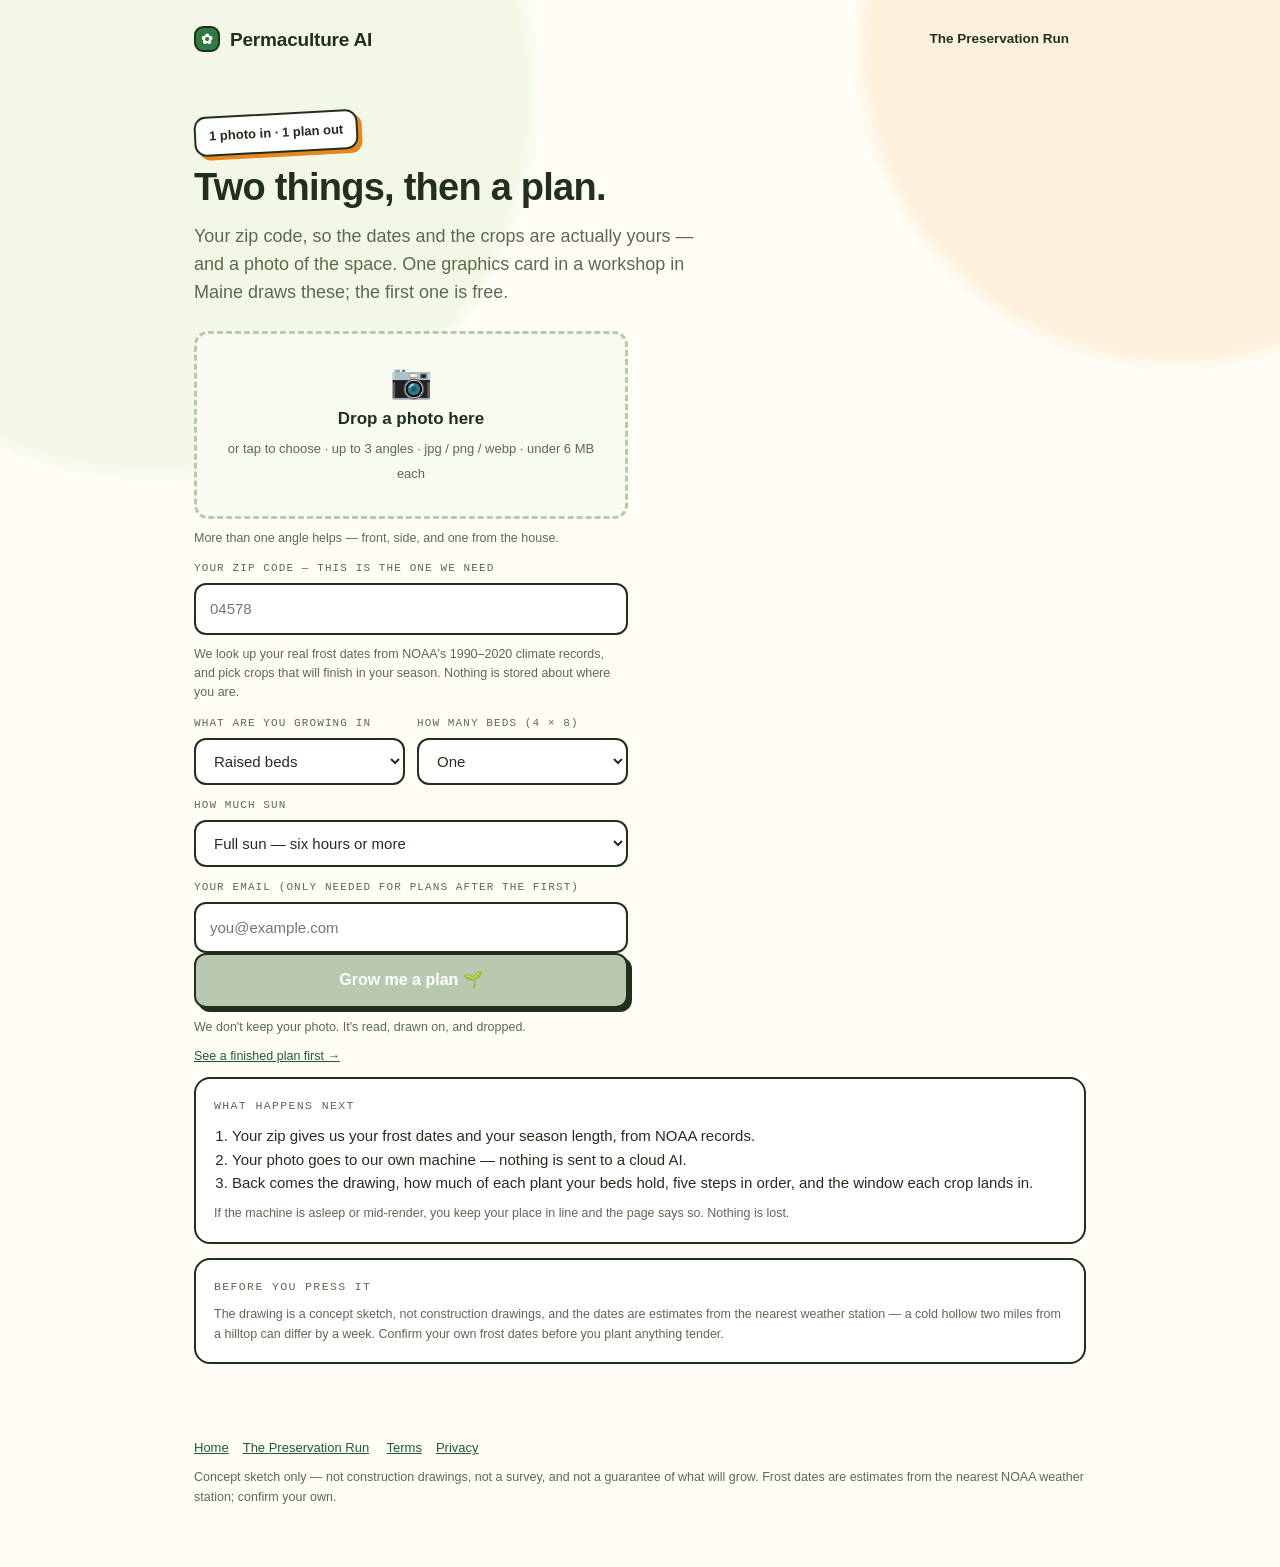
==== plan.html @ f0922cc1 "feat: free tier gate (1 free, 5/week for an email), required zip with real NOAA frost data, raised-b" ====
<!doctype html>
<html lang="en">
<head>
<meta charset="utf-8">
<meta name="viewport" content="width=device-width, initial-scale=1">
<title>Plan my yard — Permaculture AI</title>
<meta name="description" content="Tell us your zip code and drop in a photo of your yard. Get a numbered planting plan, how many of each plant fits your beds, and the window each crop lands in. The first plan is free.">
<link rel="icon" href="assets/img/favicon.svg">
<link rel="stylesheet" href="assets/css/site.css">
</head>
<body>

<header class="site"><div class="wrap bar">
  <a class="brand" href="index.html"><span class="dot">✿</span> Permaculture AI</a>
  <nav><a class="pill quiet" href="product.html">The Preservation Run</a></nav>
</div></header>

<main>
<section class="section"><div class="wrap">
  <div class="sticker">1 photo in · 1 plan out</div>
  <h1 style="font-size:clamp(28px,4vw,38px)">Two things, then a plan.</h1>
  <p class="lede">Your zip code, so the dates and the crops are actually yours — and a photo of the space.
    One graphics card in a workshop in Maine draws these; the first one is free.</p>

  <form id="tool-form" class="grid2" style="margin-top:24px" novalidate>
    <div>
      <div class="drop" id="drop">
        <div class="big">📷</div>
        <b>Drop a photo here</b>
        <small>or tap to choose · up to 3 angles · jpg / png / webp · under 6 MB each</small>
      </div>
      <input id="file" type="file" accept="image/jpeg,image/png,image/webp" multiple class="hidden">
      <div id="thumbs" class="thumbs hidden"></div>
      <p class="fine">More than one angle helps — front, side, and one from the house.</p>

      <label class="fld"><span>your zip code — this is the one we need</span>
        <input id="zip" type="text" inputmode="numeric" required placeholder="04578" autocomplete="postal-code"></label>
      <p class="fine">We look up your real frost dates from NOAA's 1990–2020 climate records, and pick crops
        that will finish in your season. Nothing is stored about where you are.</p>

      <div class="grid2" style="gap:12px">
        <label class="fld"><span>what are you growing in</span>
          <select id="beds-type">
            <option value="raised">Raised beds</option>
            <option value="ground">In-ground plot</option>
            <option value="containers">Containers / patio</option>
          </select></label>
        <label class="fld"><span>how many beds (4 × 8)</span>
          <select id="beds-count">
            <option value="1">One</option>
            <option value="2">Two</option>
            <option value="3">Three</option>
            <option value="4">Four or more</option>
          </select></label>
      </div>

      <label class="fld"><span>how much sun</span>
        <select id="sun">
          <option value="full">Full sun — six hours or more</option>
          <option value="part">Part sun — about half the day</option>
          <option value="shade">Mostly shade</option>
        </select></label>

      <label class="fld"><span>your email (only needed for plans after the first)</span>
        <input id="email" type="email" placeholder="you@example.com" autocomplete="email"></label>

      <button id="go" class="btn wide" type="submit" disabled>Grow me a plan 🌱</button>
      <p id="allowance" class="fine"></p>
      <p class="fine">We don't keep your photo. It's read, drawn on, and dropped.</p>
      <p class="fine"><a href="plan.html#demo">See a finished plan first →</a></p>
      <p id="status" class="status"></p>

      <div id="queue" class="queuebox hidden">
        <div class="row"><span>the machine</span><span id="qrow">estimating…</span></div>
        <div class="pos" id="qpos">Working…</div>
        <div id="qmsg" class="fine"></div>
        <div class="progress"><i id="qbar"></i></div>
      </div>

      <div id="gate" class="gatebox hidden">
        <div class="kicker">one free plan, then five a week</div>
        <h3 style="margin-bottom:6px">That was your free one.</h3>
        <p class="fine" style="margin-bottom:12px">Pop your email in and you get <strong>five plans a week</strong>.
          One email when The Preservation Run is ready, and nothing else in between.</p>
        <form>
          <input id="gate-email" type="email" placeholder="you@example.com" autocomplete="email">
          <button id="gate-btn" class="btn" type="button" style="margin-top:10px">Unlock five a week</button>
        </form>
        <p class="fine" id="gate-status"></p>
      </div>
    </div>

    <div>
      <div class="card flat" style="padding:18px">
        <div class="kicker">what happens next</div>
        <ol style="margin-left:18px;font-size:15px">
          <li>Your zip gives us your frost dates and your season length, from NOAA records.</li>
          <li>Your photo goes to our own machine — nothing is sent to a cloud AI.</li>
          <li>Back comes the drawing, how much of each plant your beds hold, five steps in order,
            and the window each crop lands in.</li>
        </ol>
        <p class="fine">If the machine is asleep or mid-render, you keep your place in line and the page
          says so. Nothing is lost.</p>
      </div>
      <div class="card flat" style="padding:18px;margin-top:14px">
        <div class="kicker">before you press it</div>
        <p class="fine" style="margin:0">The drawing is a concept sketch, not construction drawings, and the
          dates are estimates from the nearest weather station — a cold hollow two miles from a hilltop
          can differ by a week. Confirm your own frost dates before you plant anything tender.</p>
      </div>
    </div>
  </form>
</div></section>

<section class="section hidden" id="result"><div class="wrap narrow">
  <div class="kicker">your plan</div>
  <h2 id="result-title">Your patch</h2>
  <p id="result-demo-note" class="notice hidden" style="margin-bottom:16px">
    <strong>This is a real plan, already drawn</strong> — from the photo of the yard on the home page.
    Yours will follow your own space. <a href="plan.html">Send a photo of yours →</a>
  </p>

  <p id="result-frost" class="frostline hidden"></p>

  <div class="shot"><img id="result-shot" alt="Your yard, drawn over with a numbered planting plan."></div>
  <div class="actions">
    <a class="btn small hidden" id="download-drawing" href="#">Download the drawing</a>
    <a class="btn small carrot hidden" id="calendar-btn" href="#">Add the harvest window to your calendar</a>
  </div>
  <p class="fine" id="result-disclaimer"></p>

  <div id="result-beds" class="bedlist hidden"></div>

  <div class="steps" id="result-steps"></div>

  <div class="win">
    <h4>your preservation window</h4>
    <div class="chips" id="result-window"></div>
    <p class="glut" id="result-glut"></p>
  </div>

  <div class="hidden" style="margin-top:18px">
    <div class="kicker">worth knowing about your patch</div>
    <ul id="result-notes" class="notes"></ul>
  </div>

  <div class="card warm" style="margin-top:26px">
    <h3>The week that window opens is the hard part</h3>
    <p>Everything arrives at once. <strong>The Preservation Run</strong> is the schedule for that week —
      what to can, what to freeze, what to cellar, in what order, so none of it goes to the compost.
      $29 when it's ready.</p>
    <p style="margin-top:14px"><a class="btn carrot" href="product.html">Join the list</a></p>
  </div>
</div></section>
</main>

<footer class="site"><div class="wrap">
  <div class="finelinks">
    <a href="index.html">Home</a><a href="product.html">The Preservation Run</a>
    <a href="terms.html">Terms</a><a href="privacy.html">Privacy</a>
  </div>
  <p class="fine">Concept sketch only — not construction drawings, not a survey, and not a guarantee of
    what will grow. Frost dates are estimates from the nearest NOAA weather station; confirm your own.</p>
</div></footer>

<script src="assets/js/config.js"></script>
<script src="assets/js/tool.js"></script>
</body>
</html>
---- assets/css/site.css ----
/* assets/css/site.css — Permaculture AI
   Design direction 001-garden-gate-playful: cream paper, leaf green, carrot orange, chunky 2px
   borders with a hard offset shadow. Reads like a garden shop sign, not a SaaS landing page.
   House rule: the machine-facing parts (queue, engine, job) are the only monospace on the site. */

:root {
  --cream: #fffdf6;
  --ink: #20301c;
  --ink-soft: #5b6a53;
  --leaf: #2f7a3f;
  --leaf-dark: #225c2f;
  --carrot: #e8871e;
  --berry: #c2455e;
  --sky: #cfe6f2;
  --rule: #dfe8d8;
  --radius: 16px;
  --shadow: 6px 6px 0 var(--ink);
  --shadow-sm: 4px 4px 0 var(--ink);
  --font-body: -apple-system, BlinkMacSystemFont, "Segoe UI", Roboto, "Helvetica Neue", Arial, sans-serif;
  --font-mono: ui-monospace, SFMono-Regular, Menlo, Consolas, monospace;
}

* { box-sizing: border-box; margin: 0; padding: 0; }

body {
  background: var(--cream);
  color: var(--ink);
  font-family: var(--font-body);
  line-height: 1.55;
  -webkit-font-smoothing: antialiased;
  background-image:
    radial-gradient(circle at 12% 6%, #f2f7e6 0 20%, transparent 21%),
    radial-gradient(circle at 92% 3%, #fdf1de 0 16%, transparent 17%);
  background-repeat: no-repeat;
}

a { color: var(--leaf-dark); }

.wrap { max-width: 940px; margin: 0 auto; padding: 0 24px; }
.wrap.narrow { max-width: 720px; }

/* ---------- header ---------- */
header.site { padding: 20px 0; }
.bar { display: flex; align-items: center; justify-content: space-between; gap: 12px; }
.brand { display: flex; align-items: center; gap: 10px; font-weight: 800; font-size: 19px;
         letter-spacing: -.01em; text-decoration: none; color: var(--ink); }
.brand .dot { width: 26px; height: 26px; border: 2.5px solid var(--ink); border-radius: 9px;
              background: var(--leaf); color: #fff; display: inline-flex; align-items: center;
              justify-content: center; font-size: 14px; flex: none; }
.bar nav { display: flex; gap: 10px; align-items: center; }
.pill { border: 2px solid var(--ink); border-radius: 999px; padding: 7px 15px; font-size: 13.5px;
        font-weight: 600; background: #fff; text-decoration: none; color: var(--ink); cursor: pointer; }
.pill:hover { background: var(--sky); }
.pill.quiet { background: transparent; border-color: transparent; }
.pill.quiet:hover { background: #fff; border-color: var(--ink); }

/* ---------- type ---------- */
h1 { font-size: clamp(32px, 5.2vw, 48px); line-height: 1.06; letter-spacing: -.02em; font-weight: 800;
     max-width: 22ch; }
h2 { font-size: 26px; font-weight: 800; letter-spacing: -.01em; margin-bottom: 10px; }
h3 { font-size: 20px; font-weight: 800; margin-bottom: 8px; }
h1 mark, h2 mark { background: linear-gradient(transparent 58%, #ffe08a 58%); padding: 0 3px; }
.lede { margin-top: 16px; font-size: 18px; color: var(--ink-soft); max-width: 52ch; }
.kicker { font-family: var(--font-mono); font-size: 11.5px; letter-spacing: .12em; text-transform: uppercase;
          color: var(--ink-soft); margin-bottom: 10px; }
p + p { margin-top: 12px; }
.muted { color: var(--ink-soft); }

/* ---------- buttons ---------- */
.btn { display: inline-block; background: var(--leaf); color: #fff; border: 2.5px solid var(--ink);
       border-radius: 12px; padding: 13px 22px; font: inherit; font-size: 16px; font-weight: 700;
       cursor: pointer; box-shadow: var(--shadow-sm); text-decoration: none; text-align: center; }
.btn:hover { background: var(--leaf-dark); transform: translate(1px, 1px); box-shadow: 3px 3px 0 var(--ink); }
.btn:disabled { background: #b9c9b0; cursor: not-allowed; transform: none; box-shadow: var(--shadow-sm); }
.btn.carrot { background: var(--carrot); }
.btn.carrot:hover { background: #cf7413; }
.btn.wide { display: block; width: 100%; }
.btn.small { font-size: 14px; padding: 9px 16px; }

input[type=text], input[type=email], select {
  width: 100%; border: 2.5px solid var(--ink); border-radius: 12px; padding: 12px 14px;
  font: inherit; font-size: 15px; background: #fff; color: var(--ink);
}
input:focus, select:focus, .btn:focus-visible, .pill:focus-visible {
  outline: 3px solid var(--sky); outline-offset: 2px;
}
label.fld { display: block; margin-top: 12px; }
label.fld span { display: block; font-family: var(--font-mono); font-size: 11px; letter-spacing: .1em;
                 text-transform: uppercase; color: var(--ink-soft); margin-bottom: 6px; }
.fine { font-size: 12.5px; color: var(--ink-soft); margin-top: 10px; }
.hidden { display: none !important; }

/* ---------- cards ---------- */
.card { border: 2.5px solid var(--ink); border-radius: var(--radius); background: #fff; padding: 24px;
        box-shadow: var(--shadow); }
.card.flat { box-shadow: none; }
.card.sky { background: #f4fbff; box-shadow: var(--shadow-sm); }
.card.warm { background: #fff9e9; box-shadow: 6px 6px 0 var(--carrot); }
.section { padding: 34px 0; }
.grid2 { display: grid; grid-template-columns: 1fr 1fr; gap: 24px; align-items: start; }
.grid3 { display: grid; grid-template-columns: repeat(3, 1fr); gap: 14px; }
.tile { border: 2px solid var(--rule); border-radius: 14px; padding: 15px; background: #fcfefa; font-size: 14px; }
.tile b { display: block; margin-bottom: 4px; font-size: 15px; }

/* ---------- the tool ---------- */
.thumbs { display: flex; gap: 10px; flex-wrap: wrap; margin-top: 12px; }
.thumb { position: relative; margin: 0; }
.thumb img { width: 92px; height: 92px; object-fit: cover; border: 2.5px solid var(--ink);
             border-radius: 12px; display: block; }
.thumb button { position: absolute; top: -8px; right: -8px; width: 26px; height: 26px; border-radius: 50%;
                border: 2px solid var(--ink); background: var(--carrot); color: #fff; font-size: 15px;
                font-weight: 800; line-height: 1; cursor: pointer; padding: 0; }

.gatebox { border: 2.5px solid var(--ink); border-radius: var(--radius); background: #fff9e9;
           padding: 18px; margin-top: 16px; box-shadow: var(--shadow-sm); }

.frostline { border-left: 3px solid var(--leaf); padding-left: 12px; margin: 0 0 16px;
             font-size: 15px; }
.frostline b { color: var(--leaf-dark); }

.actions { display: flex; gap: 10px; flex-wrap: wrap; margin: 14px 0 6px; }

.bedlist { margin-top: 22px; }
.bedlist h4 { font-family: var(--font-mono); font-size: 12px; letter-spacing: .1em;
              text-transform: uppercase; color: var(--ink-soft); margin-bottom: 10px; }
.bedrow { display: flex; align-items: baseline; gap: 10px; padding: 9px 0; border-bottom: 2px dotted var(--rule); }
.bcount { flex: none; min-width: 96px; font-weight: 800; color: var(--carrot); }
.bname { flex: none; min-width: 150px; font-weight: 600; }
.bnote { font-size: 13px; color: var(--ink-soft); }

.notes { margin-left: 18px; font-size: 14.5px; }
.notes li { margin-bottom: 6px; }

.drop { border: 3px dashed #b9c9b0; border-radius: 14px; padding: 30px 20px; text-align: center;
        background: #f7fbf2; cursor: pointer; display: block; }
.drop:hover, .drop.hot { border-color: var(--leaf); background: #eef7e6; }
.drop .big { font-size: 34px; line-height: 1; margin-bottom: 8px; }
.drop b { display: block; font-size: 17px; margin-bottom: 4px; }
.drop small { color: var(--ink-soft); font-size: 13px; }
.preview { width: 100%; border: 2.5px solid var(--ink); border-radius: 14px; display: block; }
.budget { border-left: 3px solid var(--carrot); padding-left: 12px; font-size: 13px;
          color: #8a7a63; margin-top: 14px; }
.status { font-family: var(--font-mono); font-size: 12px; color: var(--ink-soft); margin-top: 10px; }
.status.err { color: var(--berry); }

.progress { height: 8px; border: 2px solid var(--ink); border-radius: 999px; background: #fff;
            overflow: hidden; margin-top: 12px; }
.progress i { display: block; height: 100%; width: 0; background: var(--leaf); transition: width .4s; }
.queuebox { border: 2px solid var(--ink); border-radius: 14px; padding: 14px; background: #f7fbf2; margin-top: 16px; }
.queuebox .row { display: flex; justify-content: space-between; font-family: var(--font-mono);
                 font-size: 12px; color: var(--ink-soft); }
.queuebox .pos { font-size: 17px; font-weight: 800; margin: 6px 0 2px; }
.queuebox.closed { background: #fff6f8; border-color: var(--berry); }

.result .shot { border: 2.5px solid var(--ink); border-radius: 14px; overflow: hidden; background: #eef7e6; }
.result .shot img { display: block; width: 100%; }
.steps { display: grid; gap: 10px; margin-top: 18px; }
.step { display: flex; gap: 12px; align-items: flex-start; border: 2px solid var(--rule);
        border-radius: 12px; padding: 11px 13px; background: #fcfefa; }
.num { flex: none; width: 26px; height: 26px; border-radius: 50%; background: var(--carrot); color: #fff;
       border: 2px solid var(--ink); font-weight: 800; font-size: 13px; display: flex;
       align-items: center; justify-content: center; }
.step .tx { font-size: 15px; }
.step .tx em { display: block; font-style: normal; font-size: 12.5px; color: var(--ink-soft); margin-top: 3px; }
.win { margin-top: 22px; border: 2.5px dashed var(--berry); border-radius: 16px; padding: 18px;
       background: #fff6f8; }
.win h4 { font-family: var(--font-mono); font-size: 12px; letter-spacing: .1em; text-transform: uppercase;
          color: var(--berry); margin-bottom: 12px; }
.chips { display: flex; gap: 9px; flex-wrap: wrap; }
.chip { border: 2px solid var(--ink); border-radius: 999px; padding: 7px 13px; font-size: 14px; background: #fff; }
.chip b { color: var(--berry); }
.glut { margin-top: 14px; font-size: 15px; }
.glut b { background: linear-gradient(transparent 58%, #ffe08a 58%); }

/* ---------- misc ---------- */
.sticker { display: inline-block; transform: rotate(-3deg); background: #fff; border: 2.5px solid var(--ink);
           border-radius: 12px; padding: 8px 13px; font-weight: 700; font-size: 13px;
           box-shadow: 4px 4px 0 var(--carrot); margin-bottom: 14px; }
table { width: 100%; border-collapse: collapse; margin-top: 12px; font-size: 14.5px; }
th, td { border: 2px solid var(--rule); padding: 9px 11px; text-align: left; vertical-align: top; }
th { background: #f7fbf2; font-size: 12px; font-family: var(--font-mono); letter-spacing: .08em;
     text-transform: uppercase; }
footer.site { padding: 40px 0 60px; color: var(--ink-soft); font-size: 13px; }
footer.site .finelinks { margin-bottom: 10px; }
footer.site a { margin-right: 14px; }
.notice { border: 2.5px solid var(--ink); border-radius: 14px; background: #fff9e9; padding: 16px;
          font-size: 14.5px; }

@media (max-width: 780px) {
  .grid2, .grid3 { grid-template-columns: 1fr; }
  .bar nav .pill.quiet { display: none; }
  h1 { font-size: 32px; }
}
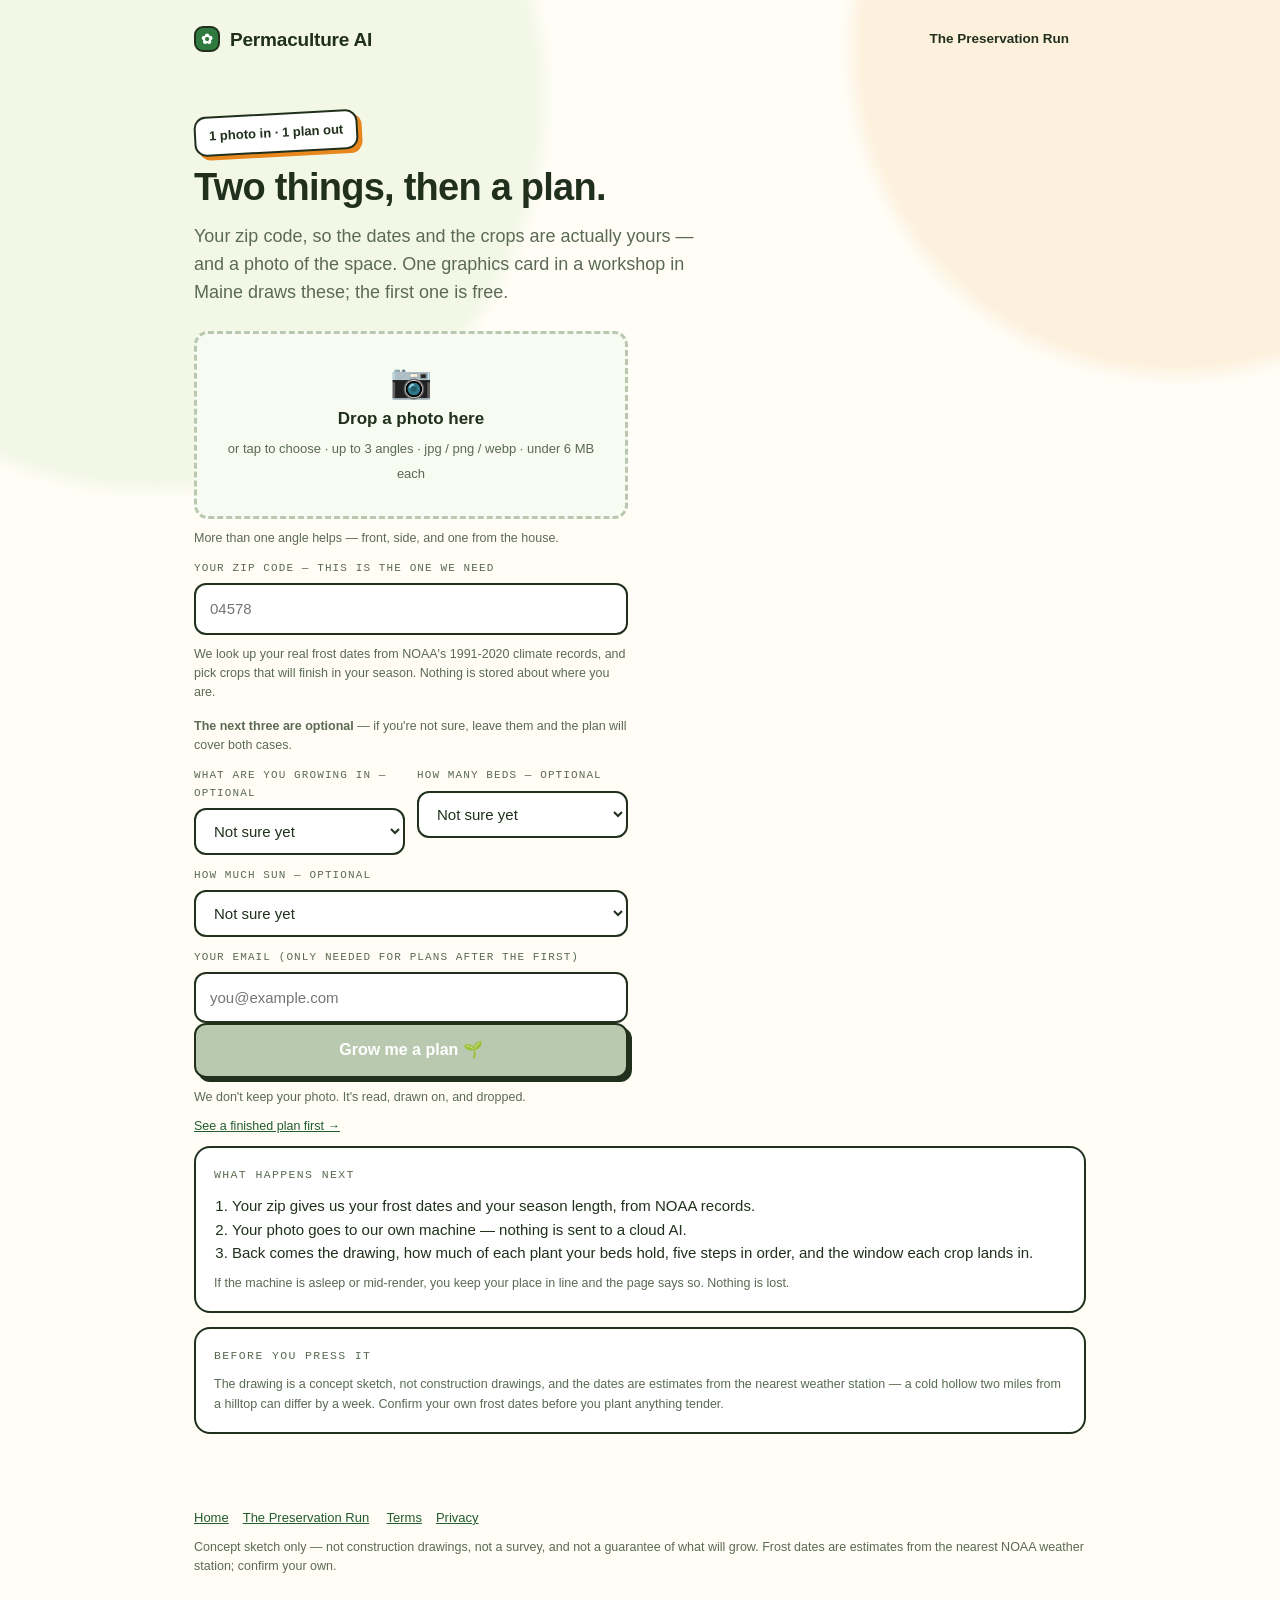
==== commit 91f67216: "feat(ui): the three site questions are optional, and say so; docs: PLAN-ENGINE.md — the Coleman-spin" ====
--- a/plan.html
+++ b/plan.html
@@ -35,18 +35,23 @@
 
       <label class="fld"><span>your zip code — this is the one we need</span>
         <input id="zip" type="text" inputmode="numeric" required placeholder="04578" autocomplete="postal-code"></label>
-      <p class="fine">We look up your real frost dates from NOAA's 1990–2020 climate records, and pick crops
+      <p class="fine">We look up your real frost dates from NOAA's 1991-2020 climate records, and pick crops
         that will finish in your season. Nothing is stored about where you are.</p>
 
+      <p class="fine" style="margin-top:14px"><strong>The next three are optional</strong> — if you're not
+        sure, leave them and the plan will cover both cases.</p>
+
       <div class="grid2" style="gap:12px">
-        <label class="fld"><span>what are you growing in</span>
+        <label class="fld"><span>what are you growing in — optional</span>
           <select id="beds-type">
+            <option value="unsure">Not sure yet</option>
             <option value="raised">Raised beds</option>
             <option value="ground">In-ground plot</option>
             <option value="containers">Containers / patio</option>
           </select></label>
-        <label class="fld"><span>how many beds (4 × 8)</span>
+        <label class="fld"><span>how many beds — optional</span>
           <select id="beds-count">
+            <option value="unsure">Not sure yet</option>
             <option value="1">One</option>
             <option value="2">Two</option>
             <option value="3">Three</option>
@@ -54,8 +59,9 @@
           </select></label>
       </div>
 
-      <label class="fld"><span>how much sun</span>
+      <label class="fld"><span>how much sun — optional</span>
         <select id="sun">
+          <option value="unsure">Not sure yet</option>
           <option value="full">Full sun — six hours or more</option>
           <option value="part">Part sun — about half the day</option>
           <option value="shade">Mostly shade</option>
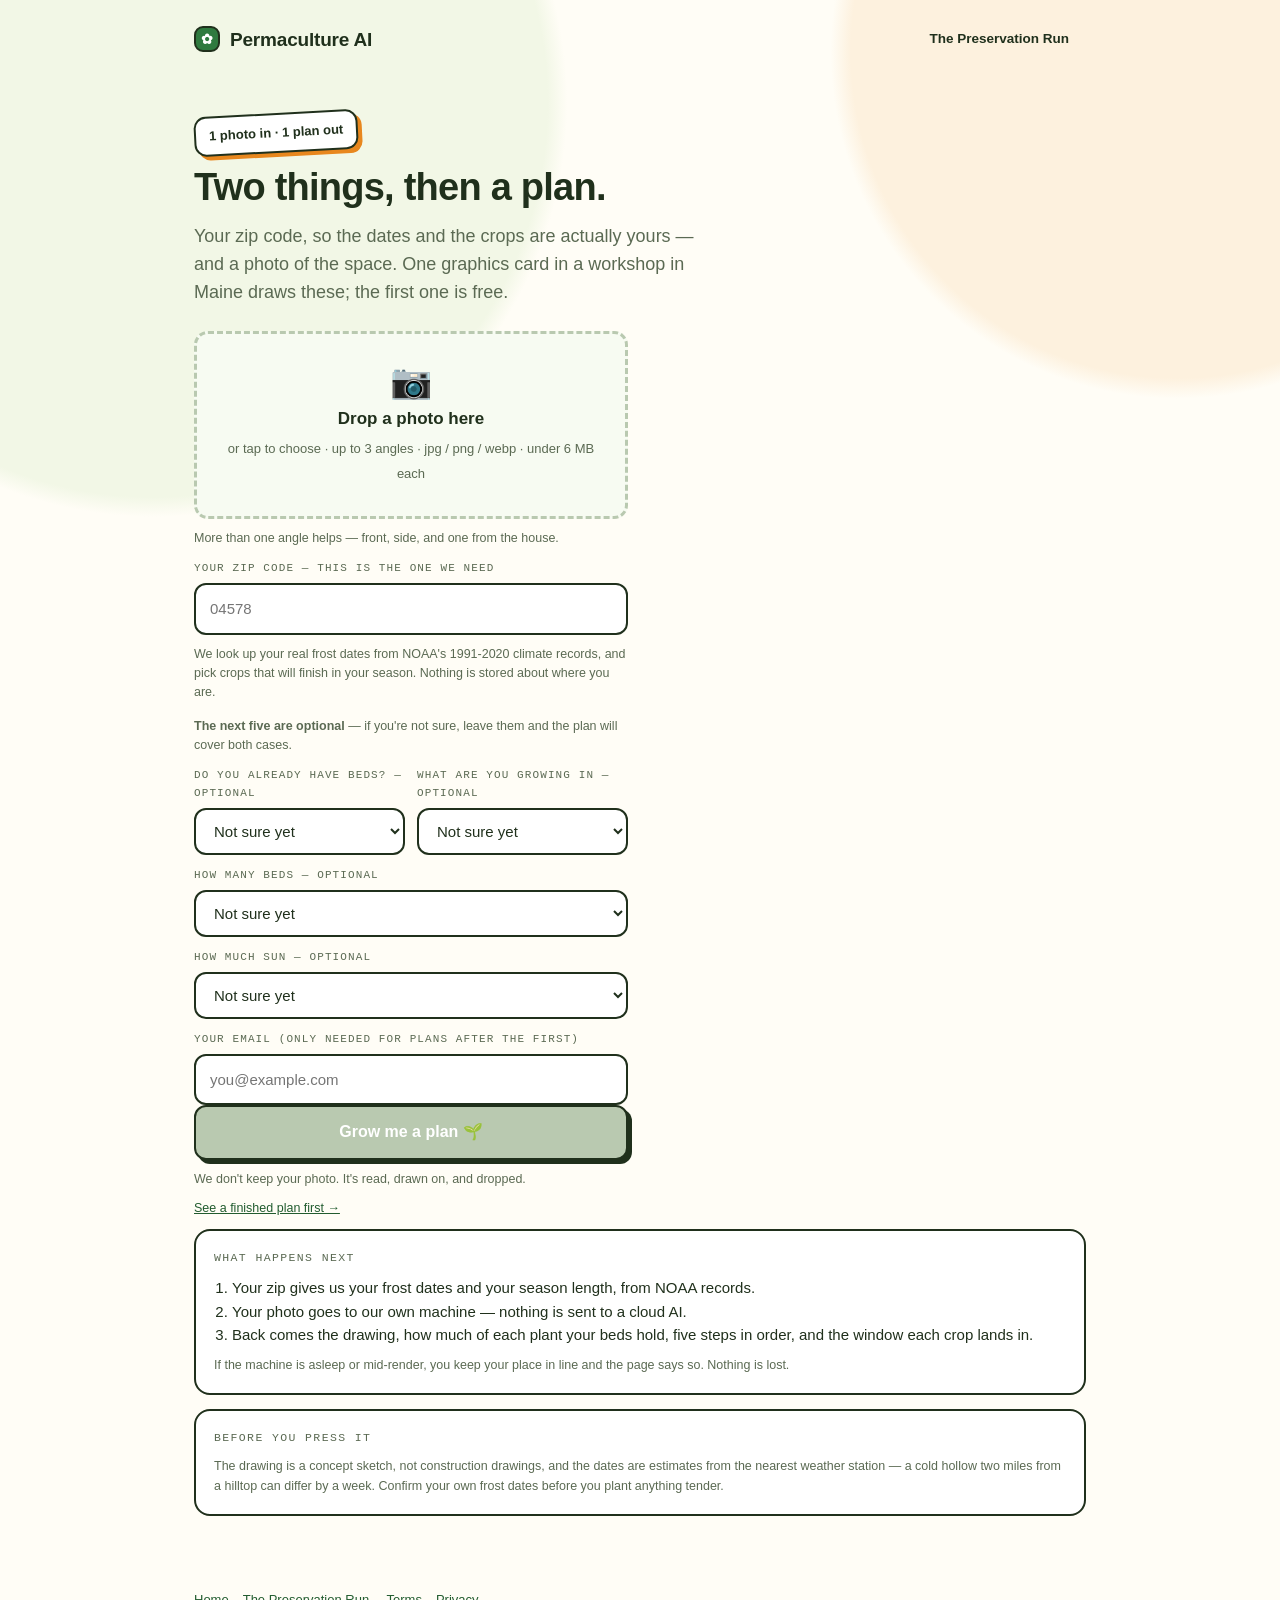
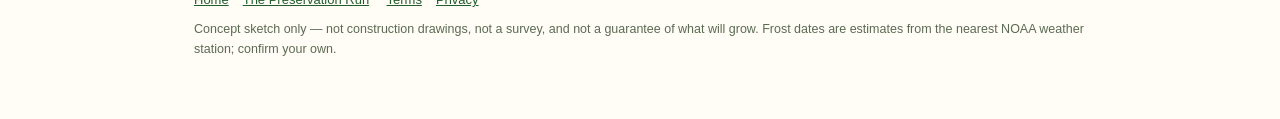
==== commit 1bbed115: "feat: the plan is a real season plan now — eight dated phases on a Coleman spine (build the beds wit" ====
--- a/plan.html
+++ b/plan.html
@@ -38,26 +38,34 @@
       <p class="fine">We look up your real frost dates from NOAA's 1991-2020 climate records, and pick crops
         that will finish in your season. Nothing is stored about where you are.</p>
 
-      <p class="fine" style="margin-top:14px"><strong>The next three are optional</strong> — if you're not
+      <p class="fine" style="margin-top:14px"><strong>The next five are optional</strong> — if you're not
         sure, leave them and the plan will cover both cases.</p>
 
       <div class="grid2" style="gap:12px">
+        <label class="fld"><span>do you already have beds? — optional</span>
+          <select id="existing">
+            <option value="unsure">Not sure yet</option>
+            <option value="have">Yes, the beds are in</option>
+            <option value="no">No — starting from grass or bare ground</option>
+          </select></label>
         <label class="fld"><span>what are you growing in — optional</span>
           <select id="beds-type">
             <option value="unsure">Not sure yet</option>
-            <option value="raised">Raised beds</option>
-            <option value="ground">In-ground plot</option>
+            <option value="coleman_30">30-inch beds, 12-inch paths (Coleman)</option>
+            <option value="box_4x8">Four-by-eight raised boxes</option>
+            <option value="ground">Rows in an in-ground plot</option>
             <option value="containers">Containers / patio</option>
           </select></label>
-        <label class="fld"><span>how many beds — optional</span>
-          <select id="beds-count">
-            <option value="unsure">Not sure yet</option>
-            <option value="1">One</option>
-            <option value="2">Two</option>
-            <option value="3">Three</option>
-            <option value="4">Four or more</option>
-          </select></label>
       </div>
+
+      <label class="fld"><span>how many beds — optional</span>
+        <select id="beds-count">
+          <option value="unsure">Not sure yet</option>
+          <option value="1">One</option>
+          <option value="2">Two</option>
+          <option value="3">Three</option>
+          <option value="4">Four or more</option>
+        </select></label>
 
       <label class="fld"><span>how much sun — optional</span>
         <select id="sun">
--- a/assets/css/site.css
+++ b/assets/css/site.css
@@ -130,6 +130,24 @@
 
 .notes { margin-left: 18px; font-size: 14.5px; }
 .notes li { margin-bottom: 6px; }
+
+/* the plan itself: phases */
+.phase { border-top: 2.5px solid var(--ink); padding: 18px 0 6px; margin-top: 8px; }
+.phasehead { display: flex; align-items: baseline; gap: 10px; flex-wrap: wrap; }
+.pn { flex: none; width: 26px; height: 26px; border-radius: 50%; background: var(--leaf); color: #fff;
+      border: 2px solid var(--ink); font-weight: 800; font-size: 13px; display: inline-flex;
+      align-items: center; justify-content: center; }
+.ptitle { font-weight: 800; font-size: 19px; }
+.pwhen { font-family: var(--font-mono); font-size: 11.5px; color: var(--ink-soft);
+         text-transform: uppercase; letter-spacing: .08em; margin-left: auto; }
+.pwhy { color: var(--ink-soft); font-size: 14.5px; margin: 6px 0 10px; }
+.pstep { padding: 9px 0 9px 2px; border-bottom: 2px dotted var(--rule); font-size: 15.5px; line-height: 1.5; }
+.pstep:last-child { border-bottom: none; }
+.grade { display: inline-block; font-family: var(--font-mono); font-size: 10px; letter-spacing: .1em;
+         text-transform: uppercase; border: 2px solid var(--leaf); color: var(--leaf-dark);
+         border-radius: 999px; padding: 1px 8px; margin-right: 8px; vertical-align: 2px; background: #f2f7e6; }
+.sub { margin: 8px 0 2px 20px; font-size: 14.5px; color: var(--ink-soft); }
+.sub li { margin-bottom: 4px; }
 
 .drop { border: 3px dashed #b9c9b0; border-radius: 14px; padding: 30px 20px; text-align: center;
         background: #f7fbf2; cursor: pointer; display: block; }
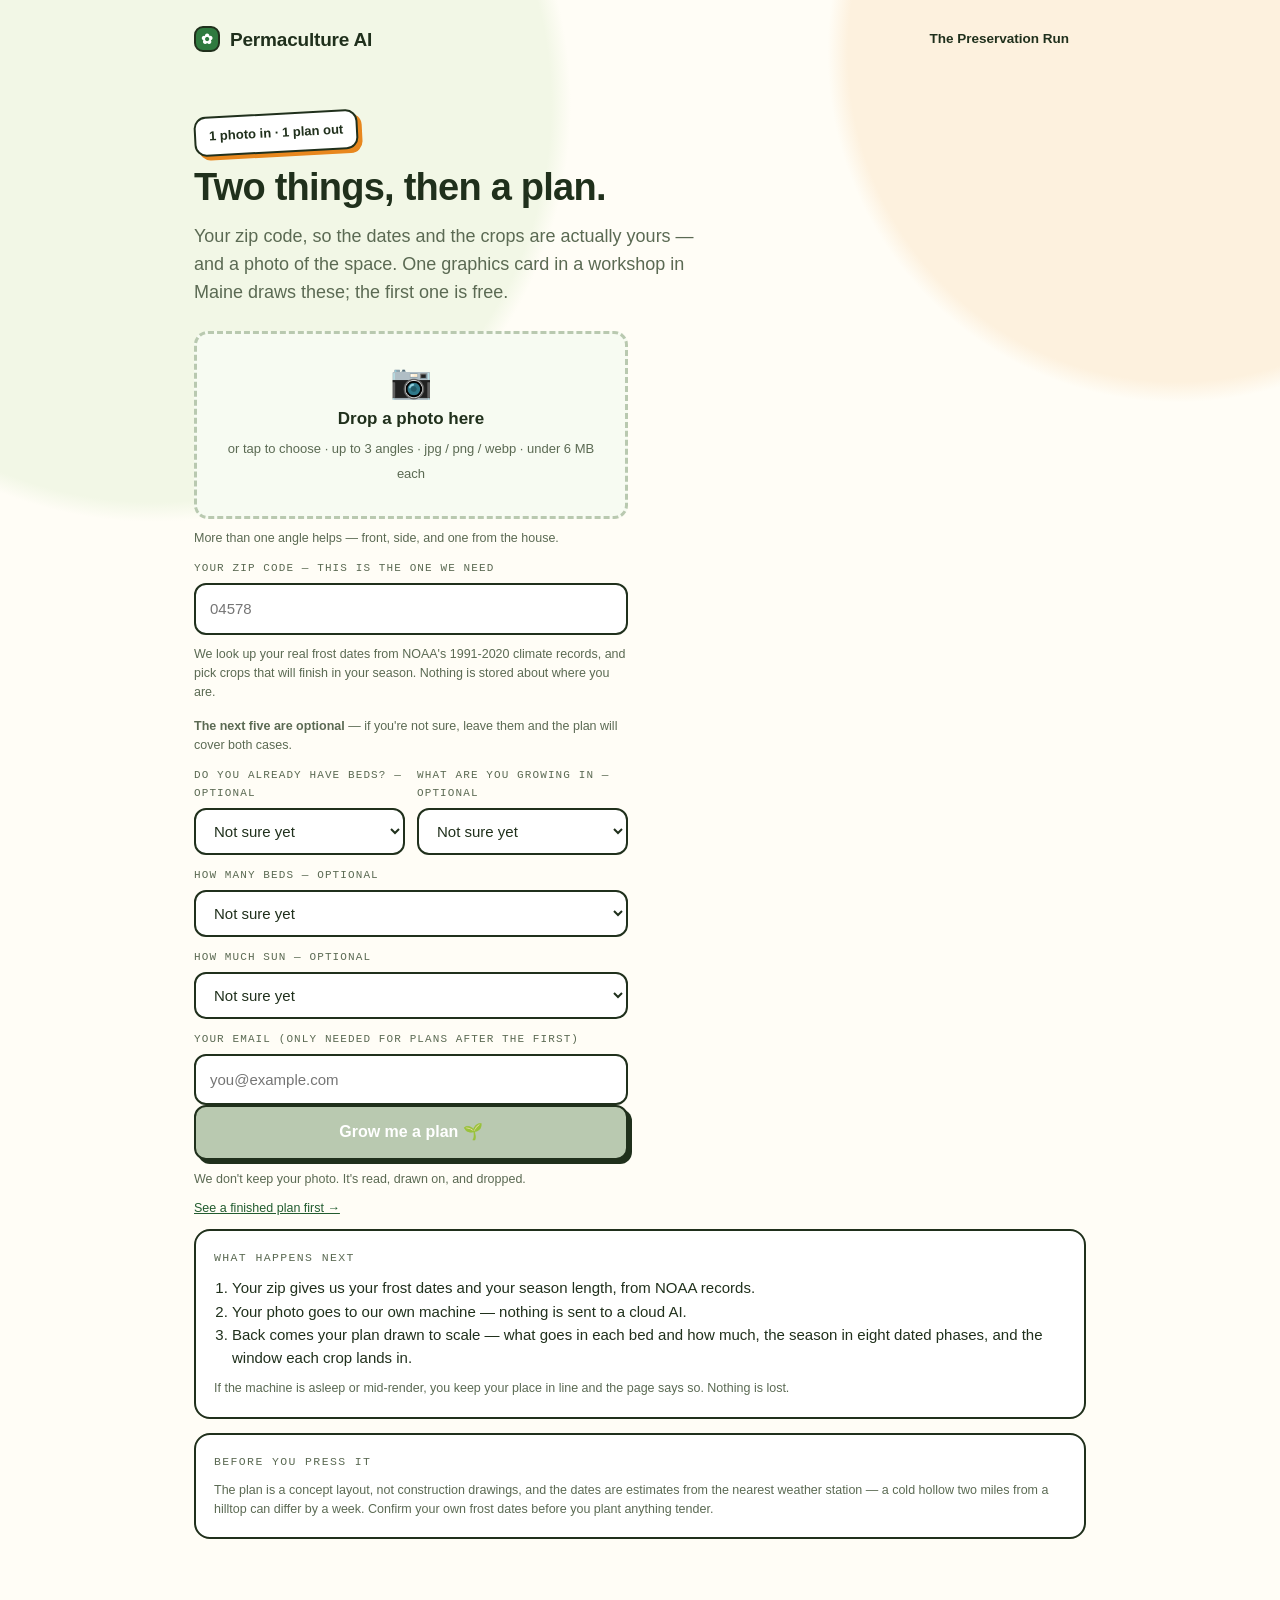
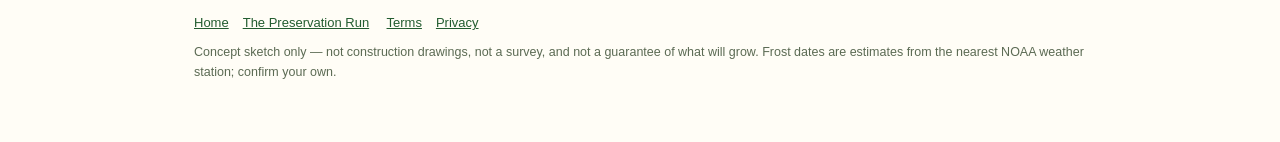
==== commit 68b410c9: "feat: the plan is DRAWN, not generated — a to-scale layout diagram we build ourselves (beds, paths, " ====
--- a/plan.html
+++ b/plan.html
@@ -4,7 +4,7 @@
 <meta charset="utf-8">
 <meta name="viewport" content="width=device-width, initial-scale=1">
 <title>Plan my yard — Permaculture AI</title>
-<meta name="description" content="Tell us your zip code and drop in a photo of your yard. Get a numbered planting plan, how many of each plant fits your beds, and the window each crop lands in. The first plan is free.">
+<meta name="description" content="Tell us your zip code and drop in a photo of your yard. Get a planting plan drawn to scale for your beds, the season in dated phases, and the window each crop lands in. The first plan is free.">
 <link rel="icon" href="assets/img/favicon.svg">
 <link rel="stylesheet" href="assets/css/site.css">
 </head>
@@ -110,15 +110,15 @@
         <ol style="margin-left:18px;font-size:15px">
           <li>Your zip gives us your frost dates and your season length, from NOAA records.</li>
           <li>Your photo goes to our own machine — nothing is sent to a cloud AI.</li>
-          <li>Back comes the drawing, how much of each plant your beds hold, five steps in order,
-            and the window each crop lands in.</li>
+          <li>Back comes your plan drawn to scale — what goes in each bed and how much, the season in
+            eight dated phases, and the window each crop lands in.</li>
         </ol>
         <p class="fine">If the machine is asleep or mid-render, you keep your place in line and the page
           says so. Nothing is lost.</p>
       </div>
       <div class="card flat" style="padding:18px;margin-top:14px">
         <div class="kicker">before you press it</div>
-        <p class="fine" style="margin:0">The drawing is a concept sketch, not construction drawings, and the
+        <p class="fine" style="margin:0">The plan is a concept layout, not construction drawings, and the
           dates are estimates from the nearest weather station — a cold hollow two miles from a hilltop
           can differ by a week. Confirm your own frost dates before you plant anything tender.</p>
       </div>
@@ -136,9 +136,13 @@
 
   <p id="result-frost" class="frostline hidden"></p>
 
-  <div class="shot"><img id="result-shot" alt="Your yard, drawn over with a numbered planting plan."></div>
+  <div class="diagramwrap">
+    <div class="diagram" id="result-diagram"></div>
+    <p class="fine" id="result-diagram-caption"></p>
+  </div>
   <div class="actions">
-    <a class="btn small hidden" id="download-drawing" href="#">Download the drawing</a>
+    <a class="btn small hidden" id="download-plan-png" href="#">Download the plan (PNG)</a>
+    <a class="btn small hidden" id="download-plan-svg" href="#">Download the plan (SVG)</a>
     <a class="btn small carrot hidden" id="calendar-btn" href="#">Add the harvest window to your calendar</a>
   </div>
   <p class="fine" id="result-disclaimer"></p>
@@ -146,6 +150,14 @@
   <div id="result-beds" class="bedlist hidden"></div>
 
   <div class="steps" id="result-steps"></div>
+
+  <details class="sketch" id="sketch-block">
+    <summary>An artist's sketch of your yard <span class="muted">— decorative, not the plan</span></summary>
+    <div class="shot"><img id="result-shot" alt="A stylised illustration of your yard, drawn from your photo."></div>
+    <p class="fine">The model that draws this is good at <em>style</em> and unreliable at <em>information</em>, so it isn't
+      asked for any: the layout is the drawing above, which we generate from your own numbers. Use
+      <strong>Download the plan</strong> for the one to take outside.</p>
+  </details>
 
   <div class="win">
     <h4>your preservation window</h4>
--- a/assets/css/site.css
+++ b/assets/css/site.css
@@ -128,8 +128,20 @@
 .bname { flex: none; min-width: 150px; font-weight: 600; }
 .bnote { font-size: 13px; color: var(--ink-soft); }
 
+.bedgroup { margin: 14px 0 4px; }
+.bedhead { font-family: var(--font-mono); font-size: 11.5px; text-transform: uppercase; letter-spacing: .1em;
+           color: var(--leaf-dark); border-bottom: 2px solid var(--ink); padding-bottom: 4px; margin-bottom: 4px; }
+
 .notes { margin-left: 18px; font-size: 14.5px; }
 .notes li { margin-bottom: 6px; }
+
+/* the layout drawing — ours, to scale */
+.diagramwrap { margin: 18px 0 10px; }
+.diagram { border: 2.5px solid var(--ink); border-radius: 10px; overflow: hidden; background: #fffdf6; }
+.diagram svg { display: block; max-width: 100%; height: auto; }
+.sketch { margin-top: 22px; border-top: 2px dotted var(--rule); padding-top: 12px; }
+.sketch summary { cursor: pointer; font-weight: 700; }
+.sketch .shot { margin-top: 12px; }
 
 /* the plan itself: phases */
 .phase { border-top: 2.5px solid var(--ink); padding: 18px 0 6px; margin-top: 8px; }
